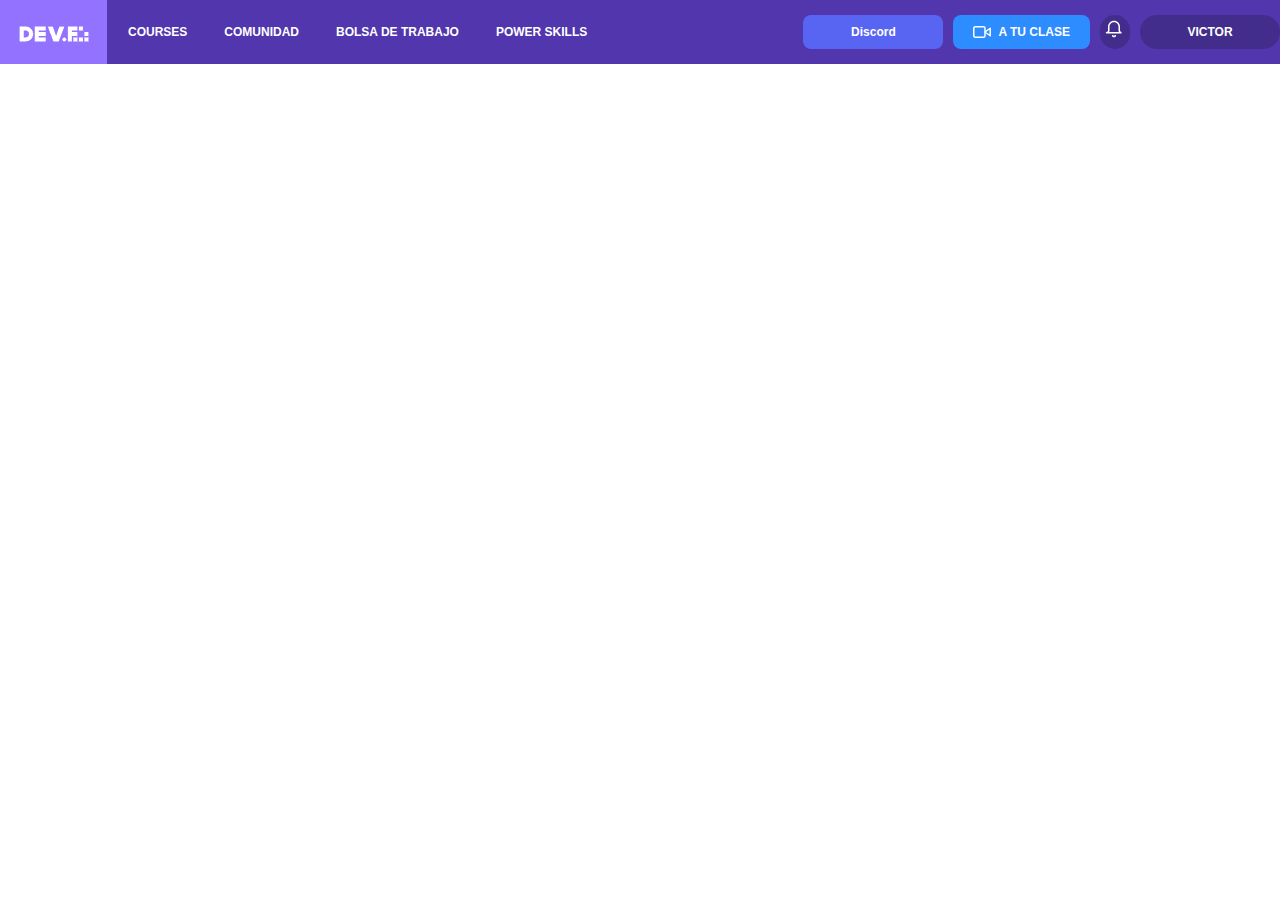
==== devf.html @ 89ca8cd3 "navegador" ====
<!DOCTYPE html>
<html lang="en">
<head>
  <meta charset="UTF-8">
  <meta name="viewport" content="width=device-width, initial-scale=1.0">
  <link rel="stylesheet" href="devf.css">
  <title>Def.v Campus</title>
</head>
<body style="margin: 0;">
  <section>
    <nav class="navegador">
      <div class="navegador_flex_left">
          <img src="/assets/Capture.PNG" alt="">
          <p class="navegador_flex_sections">COURSES</p>
          <p class="navegador_flex_sections">COMUNIDAD</p>
          <p class="navegador_flex_sections">BOLSA DE TRABAJO</p>
          <p class="navegador_flex_sections">POWER SKILLS</p>
      </div>
      <div class="navegador_flex_buttons">
          <button class="navegador_flex_discord">Discord</button>
          <button class="navegador_flex_clase">
            <svg xmlns="http://www.w3.org/2000/svg" width="18" height="18" viewBox="0 0 24 24" fill="none" stroke="currentColor" stroke-width="2" stroke-linecap="round" stroke-linejoin="round"><polygon points="23 7 16 12 23 17 23 7"></polygon><rect x="1" y="5" width="15" height="14" rx="2" ry="2"></rect></svg>
           A TU CLASE
          </button>
          <a class="navegador_flex_notificaciones"><img src="assets/bell.cf94107e.svg" alt=""></a>
          <button class="navegador_flex_logo">VICTOR</button>
          
      </div>
    </nav>
  </section>
</body>
</html>
---- devf.css ----
.navegador {
  display: flex;
  background-color: #5136AD;
  height: 64px;
  align-items: center;
  justify-content: space-between;
  width: 100%;
}

.navegador_flex {
  display: flex;
  align-items: center;
  justify-content: space-between;
}

.navegador_flex_left {
  display: flex;
  align-items: center;
  gap: 5px;
  justify-content: flex-start;
}

.navegador_flex_sections {
    padding: 8px 16px;
    font-weight: 700;
    font-size: 12px;
    color: white;
    border: 0px;
    line-height: normal;
    font-family: 'IBM Plex Sans', Helvetica, Arial, sans-serif;
}

.navegador_flex_buttons {
  display: flex;
  gap: 10px;
}

.navegador_flex_logo {
  background-color: #432D8C;
  border-radius: 20px;
  border: 0px;
  padding: 8px;
  width: 140px;
  font-style: normal;
  font-weight: 700;
  font-size: 12px;
  color: white;
  font-family: 'IBM Plex Sans', Helvetica, Arial, sans-serif;
}

.navegador_flex_discord {
  border-radius: 8px;
  background-color: #5865F2;
  border: 0px;
  padding: 8px;
  width: 140px;
  font-style: normal;
  font-weight: 700;
  font-size: 12px;
  color: white;
  font-family: 'IBM Plex Sans', Helvetica, Arial, sans-serif;
}

.navegador_flex_clase {
  border-radius: 8px;
  background-color: #2D8CFF;
  border: 0px;
  padding: 8px;
  padding-left: 20px;
  padding-right: 20px;
  font-style: normal;
  font-weight: 700;
  font-size: 12px;
  color: white;
  display: flex;
  align-items: center;
  gap: 7px;
  font-family: 'IBM Plex Sans', Helvetica, Arial, sans-serif;
}


.navegador_flex_notificaciones {
  width: 20px;
  border: 0px;
  padding: 5px;
  background-color: #432D8C;
  border-radius: 200px;
  
}
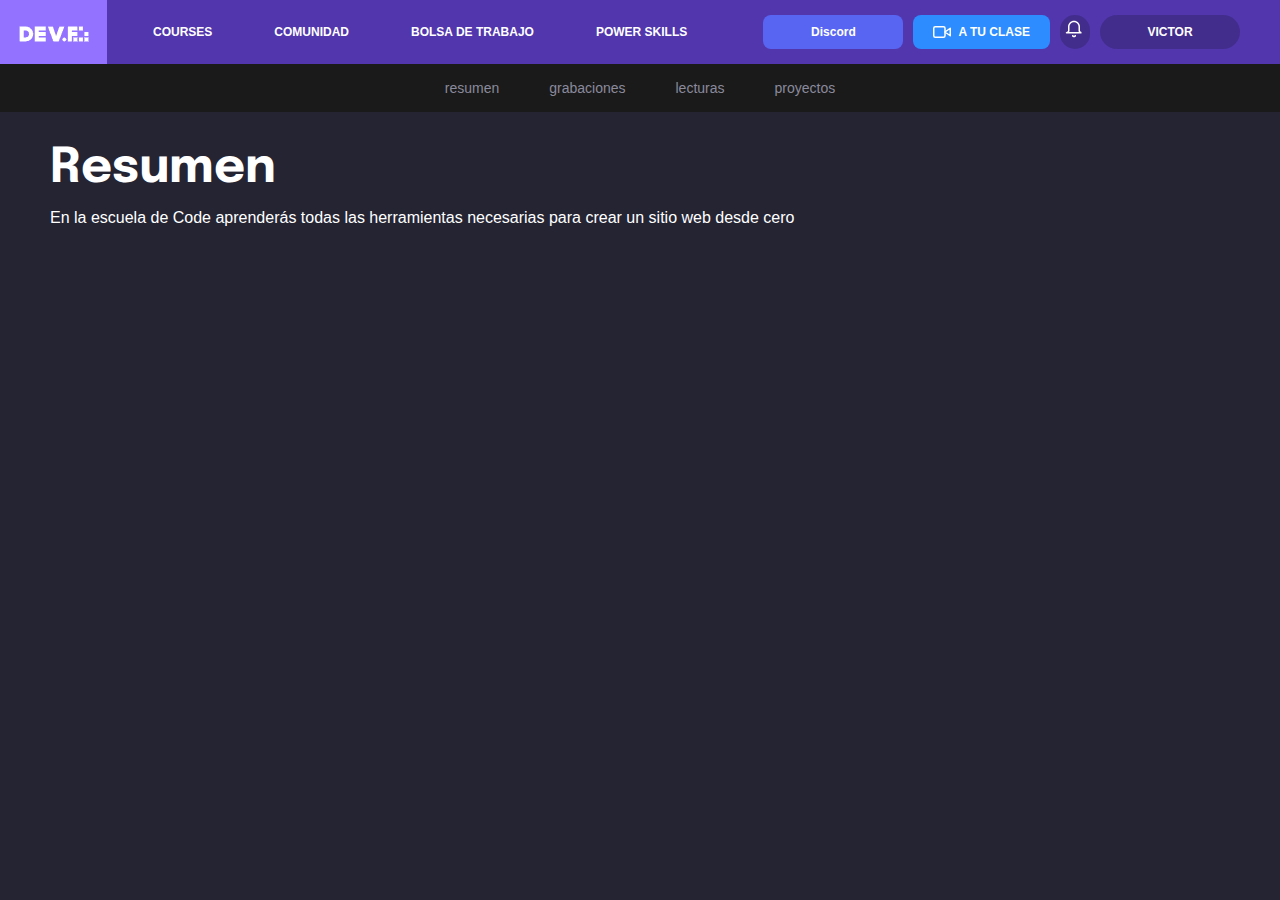
==== commit 8a6cec9a: "commit2" ====
--- a/devf.html
+++ b/devf.html
@@ -6,7 +6,7 @@
   <link rel="stylesheet" href="devf.css">
   <title>Def.v Campus</title>
 </head>
-<body style="margin: 0;">
+<body style="margin: 0; background-color: #242433;">
   <section>
     <nav class="navegador">
       <div class="navegador_flex_left">
@@ -28,5 +28,15 @@
       </div>
     </nav>
   </section>
+  <section class="bar">
+    <a href="" class="bar_items">resumen</a>
+    <a href="" class="bar_items">grabaciones</a>
+    <a href="" class="bar_items">lecturas</a>
+    <a href="" class="bar_items">proyectos</a>
+  </section>
+  <section>
+    <h1 class="heading_resumen">Resumen</h1>
+    <p class="paragraph_resumen">En la escuela de Code aprenderás todas las herramientas necesarias para crear un sitio web desde cero</p>
+  </section>
 </body>
 </html>--- a/devf.css
+++ b/devf.css
@@ -1,3 +1,8 @@
+@font-face {
+  font-family: 'Epilogue';
+  src: url(assets/epilogue/Epilogue-VariableFont_wght.ttf);
+}
+
 .navegador {
   display: flex;
   background-color: #5136AD;
@@ -16,7 +21,7 @@
 .navegador_flex_left {
   display: flex;
   align-items: center;
-  gap: 5px;
+  gap: 30px;
   justify-content: flex-start;
 }
 
@@ -26,6 +31,7 @@
     font-size: 12px;
     color: white;
     border: 0px;
+    text-overflow: hidden;
     line-height: normal;
     font-family: 'IBM Plex Sans', Helvetica, Arial, sans-serif;
 }
@@ -33,6 +39,7 @@
 .navegador_flex_buttons {
   display: flex;
   gap: 10px;
+  margin-right: 40px;
 }
 
 .navegador_flex_logo {
@@ -86,4 +93,45 @@
   background-color: #432D8C;
   border-radius: 200px;
   
+}
+
+.bar {
+  display: flex;
+  background-color: #1A1A1A;
+  height: 48px;
+  align-items: center;
+  justify-content: center;
+  gap: 50px;
+
+}
+
+.bar_items {
+  color: #8a8a9c;
+  text-decoration: none;
+  transition: color 0.4s;
+  font-size: 14px;
+  font-family: 'IBM Plex Sans', Helvetica, Arial, sans-serif;
+  font-weight: 400;
+}
+
+.bar_items:hover {
+  color: white;
+}
+
+.heading_resumen {
+  font-style: normal;
+  font-weight: bold;
+  font-size: 48px;
+  font-family: Epilogue;
+  color: #fff;
+  margin-left: 50px;
+  margin-bottom: 15px;
+}
+
+.paragraph_resumen {
+  font-style: normal;
+  font-family: 'IBM Plex Sans', Helvetica, Arial, sans-serif;
+  color: #fff;
+  margin-left: 50px;
+  font-size: 16px
 }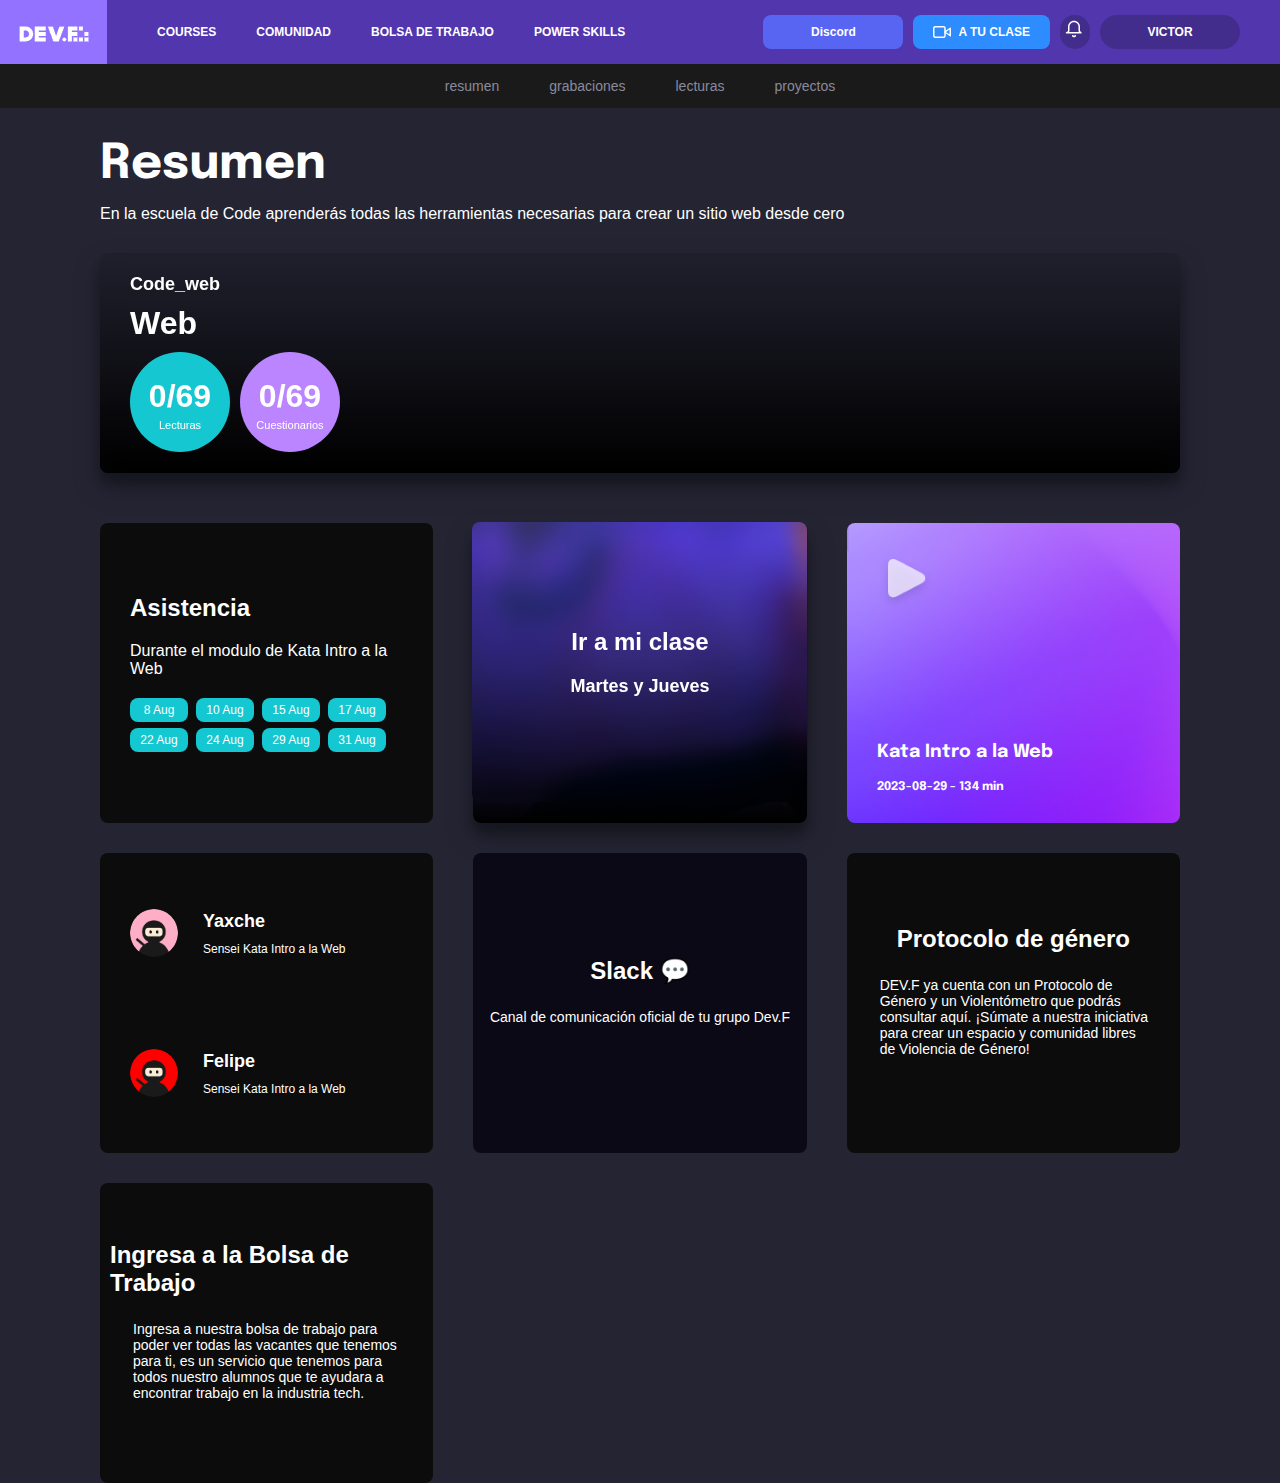
==== commit 8c869120: "cards" ====
--- a/devf.html
+++ b/devf.html
@@ -7,14 +7,19 @@
   <title>Def.v Campus</title>
 </head>
 <body style="margin: 0; background-color: #242433;">
+  <!-- NAVTOOL SECTION -->
   <section>
     <nav class="navegador">
       <div class="navegador_flex_left">
           <img src="/assets/Capture.PNG" alt="">
-          <p class="navegador_flex_sections">COURSES</p>
-          <p class="navegador_flex_sections">COMUNIDAD</p>
-          <p class="navegador_flex_sections">BOLSA DE TRABAJO</p>
-          <p class="navegador_flex_sections">POWER SKILLS</p>
+          <span class="navegador_flex_sections">
+            <a href="" style="color: inherit; text-decoration: none;">COURSES</a></p>
+            <a href="" style="color: inherit; text-decoration: none;">COMUNIDAD</a></p>
+            <a href="" style="color: inherit; text-decoration: none;">BOLSA DE TRABAJO</a></p>
+            <a href="" style="color: inherit; text-decoration: none;">POWER SKILLS</a></p>
+
+          </span>
+          
       </div>
       <div class="navegador_flex_buttons">
           <button class="navegador_flex_discord">Discord</button>
@@ -28,15 +33,103 @@
       </div>
     </nav>
   </section>
+  <!-- BAR SECTION -->
   <section class="bar">
     <a href="" class="bar_items">resumen</a>
     <a href="" class="bar_items">grabaciones</a>
     <a href="" class="bar_items">lecturas</a>
     <a href="" class="bar_items">proyectos</a>
   </section>
+  <!-- RESUMEN SECTION -->
   <section>
     <h1 class="heading_resumen">Resumen</h1>
     <p class="paragraph_resumen">En la escuela de Code aprenderás todas las herramientas necesarias para crear un sitio web desde cero</p>
   </section>
+  <!-- COURSECARD SECTION -->
+  <section class="coursecard" style="background: linear-gradient(rgba(0, 0, 0, 0) 0%, rgb(0, 0, 0) 100%), url(&quot;/assets/product.941322ff.jpeg&quot;) center center no-repeat fixed;">
+    <div class="coursecard_content">
+      <h6 class="coursecard_content_header">Code_web</h6>
+      <h4 class="coursecard_content_web">Web</h4>
+      <div class="coursecard_content_stats">
+        <div class="coursecard_content_stats_lecturas">
+          <h1 style="margin-bottom: 4px; margin-top: 4px; font-family: 'IBM Plex Sans', Helvetica, Arial, sans-serif; color: white;">0/69</h1>
+          <small style="font-size: 11px; font-family: 'IBM Plex Sans', Helvetica, Arial, sans-serif; color: white;">Lecturas</small>
+        </div>
+        <div class="coursecard_content_stats_cuestionarios">
+          <h1 style="margin-bottom: 4px; margin-top: 4px; font-family: 'IBM Plex Sans', Helvetica, Arial, sans-serif; color: white;">0/69</h1>
+          <small style="font-size: 11px; font-family: 'IBM Plex Sans', Helvetica, Arial, sans-serif; color: white;">Cuestionarios</small>
+        </div>
+      </div>
+    </div>
+  </section>
+  <!-- CARDS SECTION -->
+  <section class="cards_grid">
+    <div class="cards_grid-1">
+      <article class="article_card-1">
+        <h5 class="flex_article_header-1">Asistencia</h5>
+        <p class="flex_article_text-1">Durante el modulo de Kata Intro a la Web</p>
+        <span class="flex_asistencia-1">
+          <p class="flex_asistencia-fecha-1">8 Aug</p>
+          <p class="flex_asistencia-fecha-1">10 Aug</p>
+          <p class="flex_asistencia-fecha-1">15 Aug</p>
+          <p class="flex_asistencia-fecha-1">17 Aug</p>
+          <p class="flex_asistencia-fecha-1">22 Aug</p>
+          <p class="flex_asistencia-fecha-1">24 Aug</p>
+          <p class="flex_asistencia-fecha-1">29 Aug</p>
+          <p class="flex_asistencia-fecha-1">31 Aug</p>
+        </span>
+      </article>
+    </div>
+    <div class="cards_grid-2" style="background: linear-gradient(rgba(0, 0, 0, 0) 0%, rgb(0, 0, 0) 100%), url(&quot;/assets/BG.ad27856e.jpg&quot;) center center no-repeat fixed";>
+      <article class="article_card-2">
+        <h5 class="article_flex_header-2">Ir a mi clase</h5>
+        <h6 class="article_flex_text-2">Martes y Jueves</h6>
+      </article>
+    </div>
+    <div class="cards_grid-3">
+      <figure class="article_flex_play-3"></figure>
+      <div>
+        <h6 class="article_flex_header-3">Kata Intro a la Web</h6>
+        <p class="article_flex_text-3">2023-08-29 - 134 min</p>
+      </div>
+    </div>
+    <div class="cards_grid-4">
+      <div class="article_card-4">
+        <article class="article_card_yaxche-4">
+          <img src="assets/yaxche.png" alt="" class="article_flex_yaxche_image-4">
+          <span style="margin-left: 25px;">
+            <h1 class="article_flex_yaxche_header-4">Yaxche</h1>
+            <p class="article_flex_yaxche_text-4">Sensei Kata Intro a la Web</p>
+          </span>
+        </article>
+        <article class="article_card_felipe-4">
+          <img src="assets/avatar.c8d42e6c.png" alt="" class="article_flex_felipe_image-4">
+          <span style="margin-left: 25px;">
+            <h1 class="article_flex_felipe_header-4">Felipe</h1>
+            <p class="article_flex_felipe_text-4">Sensei Kata Intro a la Web</p>
+          </span>
+        </article>
+      </div>
+      
+    </div>
+    <div class="cards_grid-5">
+      <article class="article_card-5">
+        <h1 class="article_flex_header-5">Slack 💬 </h1>
+        <p class="article_flex_text-5">Canal de comunicación oficial de tu grupo Dev.F</p>
+      </article>
+    </div>
+    <div class="cards_grid-6">
+      <article class="article_card-6">
+        <h1 class="article_flex_header-6">Protocolo de género</h1>
+        <p class="article_flex_text-6">DEV.F ya cuenta con un Protocolo de Género y un Violentómetro que podrás consultar aquí. ¡Súmate a nuestra iniciativa para crear un espacio y comunidad libres de Violencia de Género!</p>
+      </article>
+    </div>
+    <div class="cards_grid-7">
+      <article class="article_card-7">
+        <h1 class="article_flex_header-7">Ingresa a la Bolsa de Trabajo</h1>
+        <p class="article_flex_text-7">Ingresa a nuestra bolsa de trabajo para poder ver todas las vacantes que tenemos para ti, es un servicio que tenemos para todos nuestro alumnos que te ayudara a encontrar trabajo en la industria tech.</p>
+      </article>
+    </div>
+  </section>
 </body>
 </html>--- a/devf.css
+++ b/devf.css
@@ -6,7 +6,7 @@
 .navegador {
   display: flex;
   background-color: #5136AD;
-  height: 64px;
+  
   align-items: center;
   justify-content: space-between;
   width: 100%;
@@ -22,18 +22,24 @@
   display: flex;
   align-items: center;
   gap: 30px;
-  justify-content: flex-start;
 }
 
 .navegador_flex_sections {
-    padding: 8px 16px;
     font-weight: 700;
     font-size: 12px;
     color: white;
     border: 0px;
-    text-overflow: hidden;
     line-height: normal;
     font-family: 'IBM Plex Sans', Helvetica, Arial, sans-serif;
+    margin: 0px;
+    display: flex;
+    gap: 20px;
+    justify-content: center;
+    align-items: center;
+    padding-left: 20px;
+    padding-right: 20px;
+    text-align: center;
+    
 }
 
 .navegador_flex_buttons {
@@ -98,11 +104,9 @@
 .bar {
   display: flex;
   background-color: #1A1A1A;
-  height: 48px;
   align-items: center;
   justify-content: center;
   gap: 50px;
-
 }
 
 .bar_items {
@@ -112,6 +116,8 @@
   font-size: 14px;
   font-family: 'IBM Plex Sans', Helvetica, Arial, sans-serif;
   font-weight: 400;
+  margin-top: 14px;
+  margin-bottom: 14px;
 }
 
 .bar_items:hover {
@@ -124,7 +130,7 @@
   font-size: 48px;
   font-family: Epilogue;
   color: #fff;
-  margin-left: 50px;
+  margin-left: 100px;
   margin-bottom: 15px;
 }
 
@@ -132,6 +138,414 @@
   font-style: normal;
   font-family: 'IBM Plex Sans', Helvetica, Arial, sans-serif;
   color: #fff;
-  margin-left: 50px;
-  font-size: 16px
-}+  margin-left: 100px;
+  font-size: 16px;
+  margin-bottom: 30px;
+}
+
+.coursecard {
+  height: 220px;
+  border-radius: 8px;
+  margin-left: 100px;
+  margin-right:100px;
+  background-size: cover!important;
+  box-shadow: 0 14px 28px rgba(0,0,0,0.25), 0 10px 10px rgba(0,0,0,0.22);
+}
+
+.coursecard_content{
+  -webkit-backdrop-filter: blur(10px);
+  background: rgba(0,0,0,.1);
+  backdrop-filter: blur(10px);
+  display: flex;
+  height: 100%;
+  border-radius: 8px;
+  flex-direction: column;
+  justify-content: center;
+  gap: 10px;
+  
+}
+
+.coursecard_content_header {
+  font-size: 18px;
+  color: white;
+  font-family: 'IBM Plex Sans', Helvetica, Arial, sans-serif;
+  margin: 0px;
+  margin-left: 30px;
+}
+
+.coursecard_content_web {
+  font-size: 32px;
+  color: white;
+  font-family: 'IBM Plex Sans', Helvetica, Arial, sans-serif;
+  margin: 0px;
+  margin-left: 30px;
+}
+
+.coursecard_content_stats {
+  display: flex;
+  flex-direction: row;
+  margin-left: 30px;
+  flex-wrap: wrap;
+  gap: 10px;
+}
+
+.coursecard_content_stats_lecturas {
+  background-color: #14c7d0;
+  border-radius: 50%;
+  width: 100px;
+  height: 100px;
+  display: flex;
+  justify-content: center;
+  align-items: center;
+  flex-direction: column;
+}
+
+.coursecard_content_stats_cuestionarios {
+  background-color: #ba85ff;
+  border-radius: 50%;
+  width: 100px;
+  height: 100px;
+  display: flex;
+  justify-content: center;
+  align-items: center;
+  flex-direction: column;
+}
+
+.cards_grid {
+  display: grid;
+  grid-template-columns: 1fr 1fr 1fr;
+  grid-template-rows: 1fr 1fr 1fr;
+  margin-left: 110px;
+  margin-right: 110px;
+  gap: 20px;
+  justify-items: center;
+  column-gap: 60px;
+  row-gap: 30px;
+  margin-top: 50px;
+}
+
+.cards_grid-1 {
+  background-color: #0C0C0C;
+  border-radius: 8px;
+  padding: 10px;
+  width: 100%;
+  height: 280px;
+}
+
+
+.article_card-1 {
+  display: flex;
+  flex-direction: column;
+  justify-content: center;
+  height: 100%;
+}
+
+.flex_article_header-1 {
+  font-family: 'IBM Plex Sans', Helvetica, Arial, sans-serif;
+  font-weight: bold;
+  font-size: 24px;
+  color:#fff;
+  margin: 0px;
+  margin-left: 20px;
+}
+
+.flex_article_text-1 {
+  font-family: 'IBM Plex Sans', Helvetica, Arial, sans-serif;
+  font-size: 16px;
+  color:#fff;
+  margin: 20px;
+}
+
+.flex_asistencia-1 {
+  display: flex;
+  flex-wrap: wrap;
+  flex-direction: row;
+  gap: 6px 8px;
+  margin-left: 20px;
+  margin-right: 16px;
+  flex-wrap: wrap;
+}
+
+.flex_asistencia-fecha-1 {
+  background-color: #14c7d0;
+  border-radius: 8px;
+  padding: 5px 8px;
+  font-size: 12px;
+  width: 42px;
+  box-sizing: inherit;
+  font-family: 'IBM Plex Sans', Helvetica, Arial, sans-serif;
+  color: white;
+  font-style: normal;
+  font-weight: 400;
+  margin: 0px;
+  text-align: center;
+}
+
+.cards_grid-2 {
+  box-shadow: 0 14px 28px rgba(0,0,0,0.25), 0 10px 10px rgba(0,0,0,0.22);
+  border-radius: 8px;
+  padding: 10px;
+  width: 100%;
+  height: 280px;
+  background-size: cover!important;
+}
+
+
+.article_card-2 {
+  background: rgba(0,0,0,.1);
+  backdrop-filter: blur(10px);
+  display: flex;
+  margin: -11px;
+  height: 100%;
+  border-radius: 8px;
+  flex-direction: column;
+  align-items: center;
+  justify-content: center;
+}
+
+.article_flex_header-2 {
+  color: white;
+  font-style: normal;
+  font-weight: bold;
+  font-size: 24px;
+  font-family: 'IBM Plex Sans', Helvetica, Arial, sans-serif;
+  margin-top: 10px;
+  margin-bottom: 10px;  
+}
+  
+.article_flex_text-2 {
+  color: white;
+  font-style: normal;
+  font-weight: bold;
+  font-size: 18px;
+  margin-top: 10px;
+  margin-bottom: 10px;
+  font-family: 'IBM Plex Sans', Helvetica, Arial, sans-serif;
+}
+
+.cards_grid-3 {
+  border-radius: 8px;
+  padding: 10px;
+  width: 100%;
+  height: 280px;
+  background-image: url(/assets/bg-one.83364c95.png);
+  object-fit: cover;
+  background-repeat: no-repeat;
+  background-size: cover;
+  display: flex;
+  flex-direction: column;
+  justify-content:space-between;
+}
+
+.article_flex_play-3 {
+  background-image: url(assets/download.png);
+  height: 60px;
+  width: 60px;
+  background-size: cover!important;
+  background-position: 50%;
+  background-repeat: no-repeat;
+  cursor: pointer;
+  border: 0px;
+  margin: 20px;
+}
+
+.article_flex_header-3 {
+  font-family: Epilogue;
+  color: white;
+  font-weight: 700;
+  font-size: 18px;
+  margin: 0px;
+  margin: 20px;
+}
+
+.article_flex_text-3 {
+  font-family: Epilogue;
+  color: white;
+  font-weight: 700;
+  font-size: .75rem;
+  margin: 20px;
+  
+}
+
+.cards_grid-4 {
+  background-color: #0C0C0C;
+  border-radius: 8px;
+  padding: 10px;
+  width: 100%;
+  height: 280px;
+}
+
+.article_card-4 {
+  display: flex;
+  flex-direction: column;
+  justify-items: center;
+  width: 100%;
+  height: 100%;
+}
+
+.article_card_yaxche-4 {
+  display: flex;
+  justify-content:flex-start;
+  align-items: center;
+  flex-direction: row;
+  margin: 0px;
+  width: 100%;
+  height: 100%;
+}
+
+.article_flex_yaxche_image-4{
+  width: 48px;
+  height: 48px;
+  border-radius: 50%;
+  margin-left: 20px;
+}
+
+.article_flex_yaxche_header-4 {
+  font-family: 'IBM Plex Sans', Helvetica, Arial, sans-serif;
+  font-size: 18px;
+  font-weight: bold;
+  color: white;
+  margin-bottom: 10px;
+}
+
+.article_flex_yaxche_text-4 {
+  font-family: 'IBM Plex Sans', Helvetica, Arial, sans-serif;
+  font-size: 12px;
+  color: white;
+  margin-top: 0px;
+}
+
+.article_card_felipe-4 {
+  display: flex;
+  justify-content:flex-start;
+  align-items: center;
+  flex-direction: row;
+  margin: 0px;
+  width: 100%;
+  height: 100%;
+}
+
+.article_flex_felipe_image-4{
+  width: 48px;
+  height: 48px;
+  border-radius: 50%;
+  margin-left: 20px;
+}
+
+.article_flex_felipe_header-4 {
+  font-family: 'IBM Plex Sans', Helvetica, Arial, sans-serif;
+  font-size: 18px;
+  font-weight: bold;
+  color: white;
+  margin-bottom: 10px;
+}
+
+.article_flex_felipe_text-4 {
+  font-family: 'IBM Plex Sans', Helvetica, Arial, sans-serif;
+  font-size: 12px;
+  color: white;
+  margin-top: 0px;
+}
+
+.cards_grid-5 {
+  background-color: #0C0916;
+  border-radius: 8px;
+  padding: 10px;
+  width: 100%;
+  height: 280px;
+}
+
+.article_card-5 {
+  display: flex;
+  width: 100%;
+  height: 100%;
+  margin: 0px;
+  flex-direction: column;
+  justify-content: center;
+  align-items: center;
+}
+
+.article_flex_header-5 {
+  font-family: 'IBM Plex Sans', Helvetica, Arial, sans-serif;
+  font-weight: bold;
+  font-size: 24px;
+  color: white;
+  margin-bottom: 10px;
+  margin-top: -10px;
+}
+
+.article_flex_text-5 {
+  font-family: 'IBM Plex Sans', Helvetica, Arial, sans-serif;
+  font-size: 14px;
+  color: white;
+}
+
+.cards_grid-6 {
+  background-color: #0C0C0C;
+  border-radius: 8px;
+  padding: 10px;
+  width: 100%;
+  height: 280px;
+}
+
+.article_card-6 {
+  display: flex;
+  width: 100%;
+  height: 100%;
+  margin: 0px;
+  flex-direction: column;
+  justify-content: center;
+  align-items: center;
+}
+
+.article_flex_header-6 {
+  font-family: 'IBM Plex Sans', Helvetica, Arial, sans-serif;
+  font-weight: bold;
+  font-size: 24px;
+  color: white;
+  margin-bottom: 10px;
+  margin-top: -10px;
+}
+
+.article_flex_text-6 {
+  font-family: 'IBM Plex Sans', Helvetica, Arial, sans-serif;
+  font-size: 14px;
+  color: white;
+  margin-left: 23px;
+  margin-right: 18px;
+}
+
+.cards_grid-7 {
+  background-color: #0C0C0C;
+  border-radius: 8px;
+  padding: 10px;
+  width: 100%;
+  height: 280px;
+}
+
+.article_card-7 {
+  display: flex;
+  width: 100%;
+  height: 100%;
+  margin: 0px;
+  flex-direction: column;
+  justify-content: center;
+  align-items: center;
+}
+
+.article_flex_header-7 {
+  font-family: 'IBM Plex Sans', Helvetica, Arial, sans-serif;
+  font-weight: bold;
+  font-size: 24px;
+  color: white;
+  margin-bottom: 10px;
+  margin-top: -10px;
+}
+
+.article_flex_text-7 {
+  font-family: 'IBM Plex Sans', Helvetica, Arial, sans-serif;
+  font-size: 14px;
+  color: white;
+  margin-left: 23px;
+  margin-right: 18px;
+}
